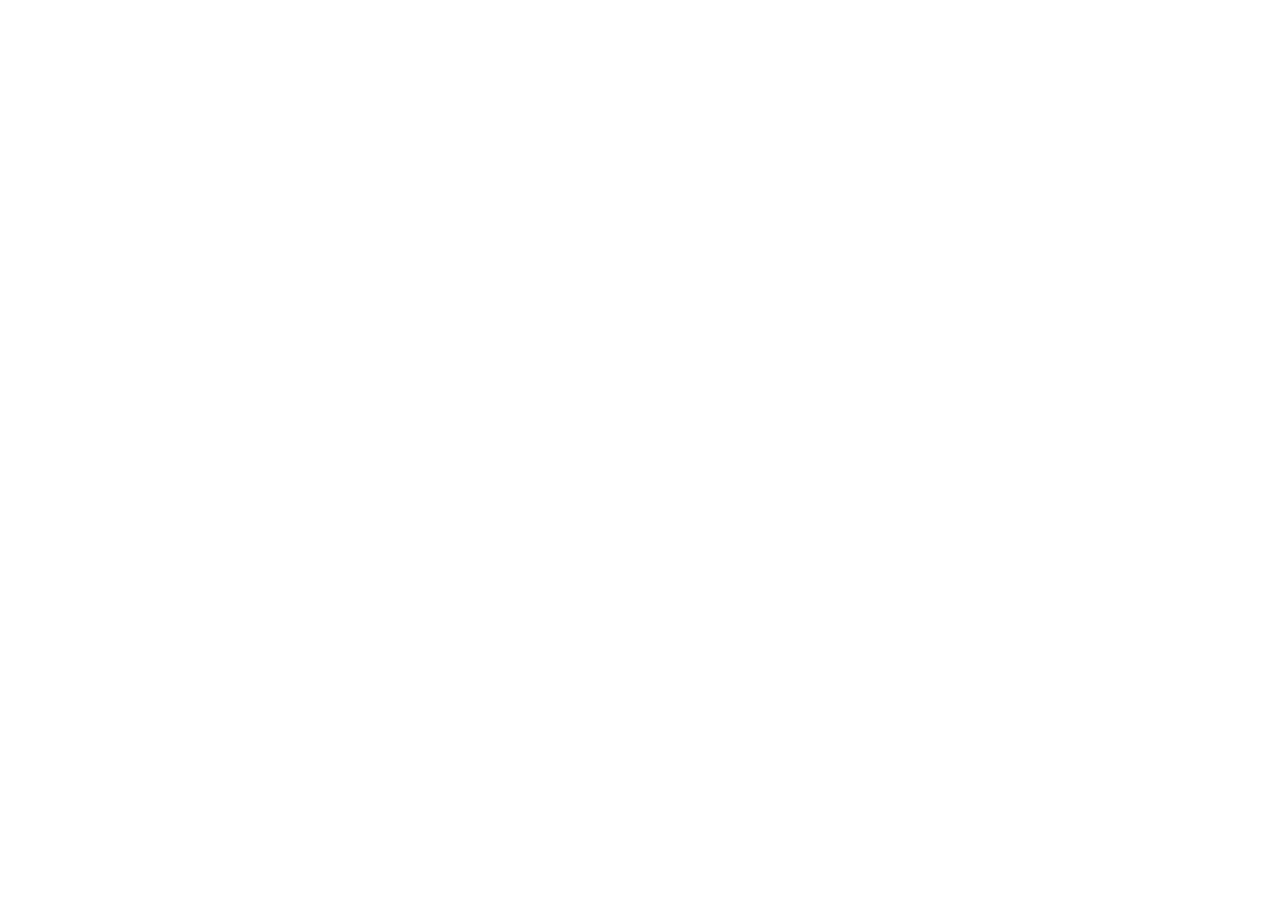
==== index.html @ 7dc6547e "Skeleton of page" ====
<!DOCTYPE html>
<html lang="en">
<head>
    <meta charset="UTF-8">
    <meta http-equiv="X-UA-Compatible" content="IE=edge">
    <meta name="viewport" content="width=device-width, initial-scale=1.0">
    <title>Document</title>
    <link rel="stylesheet" href="style.css">
</head>
<body>
    <script src="script.js"></script>
</body>
</html>
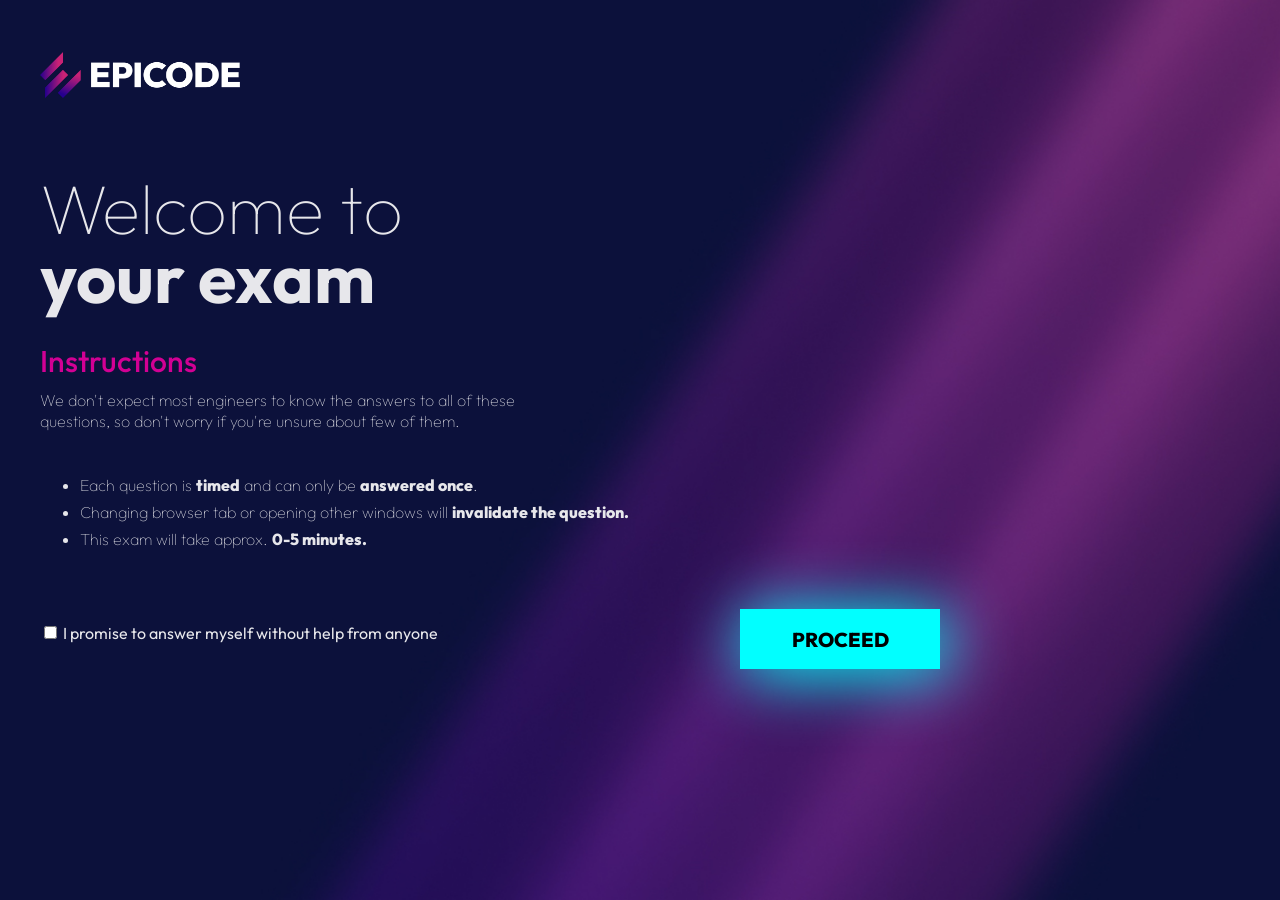
==== commit 958779c6: "changed welcome to index" ====
--- a/index.html
+++ b/index.html
@@ -1,13 +1,84 @@
 <!DOCTYPE html>
 <html lang="en">
-<head>
-    <meta charset="UTF-8">
-    <meta http-equiv="X-UA-Compatible" content="IE=edge">
-    <meta name="viewport" content="width=device-width, initial-scale=1.0">
-    <title>Document</title>
-    <link rel="stylesheet" href="style.css">
-</head>
-<body>
-    <script src="script.js"></script>
-</body>
-</html>+  <head>
+    <meta charset="UTF-8" />
+    <meta http-equiv="X-UA-Compatible" content="IE=edge" />
+    <meta name="viewport" content="width=device-width, initial-scale=1.0" />
+    <link rel="preconnect" href="https://fonts.googleapis.com" />
+    <link rel="preconnect" href="https://fonts.gstatic.com" crossorigin />
+    <link
+      href="https://fonts.googleapis.com/css2?family=Outfit:wght@300;700&family=Roboto:wght@500&display=swap"
+      rel="stylesheet"
+    />
+    <link rel="preconnect" href="https://fonts.googleapis.com" />
+    <link rel="preconnect" href="https://fonts.gstatic.com" crossorigin />
+    <link
+      href="https://fonts.googleapis.com/css2?family=Inter&display=swap"
+      rel="stylesheet"
+    />
+    <title>Welcome to the Benchmark</title>
+    <link rel="stylesheet" href="welcome.css" />
+    <link rel="icon" href="assets/favicon.png" />
+    <script src="welcome.js"></script>
+  </head>
+  <body>
+    <div class="welcome-container">
+      <div>
+        <img src="assets/epicode_logo.png" class="logo" />
+      </div>
+      <div class="welcome-header">
+        <p>Welcome to <span>your exam</span></p>
+      </div>
+      <div class="welcome-instructions">
+        <p class="welcome-instructions-title">Instructions</p>
+        <p class="welcome-instructions-content">
+          We don't expect most engineers to know the answers to all of these
+          questions, so don't worry if you're unsure about few of them.
+        </p>
+      </div>
+      <div class="welcome-instructions-list">
+        <ul>
+          <li>
+            Each question is
+            <span class="welcome-instructions-content-bold">timed</span> and can
+            only be
+            <span class="welcome-instructions-content-bold">answered once</span
+            >.
+          </li>
+          <li>
+            Changing browser tab or opening other windows will
+            <span class="welcome-instructions-content-bold"
+              >invalidate the question.</span
+            >
+          </li>
+          <li>
+            This exam will take approx.
+            <span class="welcome-instructions-content-bold">0-5 minutes.</span>
+          </li>
+        </ul>
+      </div>
+      <div class="welcome-proceed-box">
+        <div class="checkbox-agreement">
+          <input
+            type="checkbox"
+            id="quiz-agreement"
+            name="quiz-agreement"
+            value="quiz-agreement"
+          />
+          <label for="quiz-agreement">
+            I promise to answer myself without help from anyone</label
+          ><br />
+        </div>
+        <div class="proceed-field">
+          <button
+            id="proceed-button"
+            class="proceed-button"
+            onclick="triggerFeedback()"
+          >
+            PROCEED
+          </button>
+        </div>
+      </div>
+    </div>
+  </body>
+</html>
--- a/welcome.css
+++ b/welcome.css
@@ -0,0 +1,101 @@
+body {
+  color: #e7e7eb;
+  background: url(assets/bg.jpg) no-repeat center center fixed;
+  background-size: cover;
+  font-family: outfit, sans-serif;
+}
+
+.welcome-container {
+  max-width: 1200px;
+  min-height: 400px;
+  margin-top: 50px;
+  margin-inline: auto;
+  margin-bottom: 20px;
+}
+
+.logo {
+  width: 200px;
+  height: 50px;
+  object-fit: contain;
+}
+
+.welcome-header {
+  font-size: 70px;
+  font-weight: 100;
+  max-width: 500px;
+}
+
+.welcome-header span {
+  font-weight: 700;
+  margin-bottom: 48px;
+}
+
+.welcome-header p {
+  margin-bottom: 0px;
+  line-height: 69px;
+}
+
+.welcome-instructions {
+  max-width: 500px;
+}
+
+.welcome-instructions-title {
+  color: #d20094;
+  font-size: 30px;
+  font-weight: 500;
+  margin-bottom: 0px;
+}
+
+.welcome-instructions-content {
+  line-height: 21px;
+  margin-top: 10px;
+  font-weight: 100;
+  margin-bottom: 40px;
+}
+
+.welcome-instructions-content-bold {
+  font-weight: 800;
+}
+
+.welcome-instructions-list {
+  line-height: 27px;
+  font-weight: 100;
+}
+
+.quiz-agreement {
+  position: absolute;
+}
+
+.proceed-field {
+  position: absolute;
+  right: 0;
+  top: 36px;
+}
+
+.welcome-proceed-box {
+  position: relative;
+  max-width: 900px;
+  height: 100px;
+  margin-top: 20px;
+}
+
+.proceed-button {
+  background-color: #01ffff;
+  width: 200px;
+  height: 60px;
+  font-family: inherit;
+  font-size: 20px;
+  font-weight: 800;
+  border: none;
+  box-shadow: 5px 5px 65px 1px rgba(1, 255, 255, 1);
+}
+
+#proceed-button:hover {
+  cursor: pointer;
+  box-shadow: 5px 5px 65px 10px rgba(1, 255, 255, 1);
+}
+
+.checkbox-agreement {
+  position: absolute;
+  top: 50%;
+}
